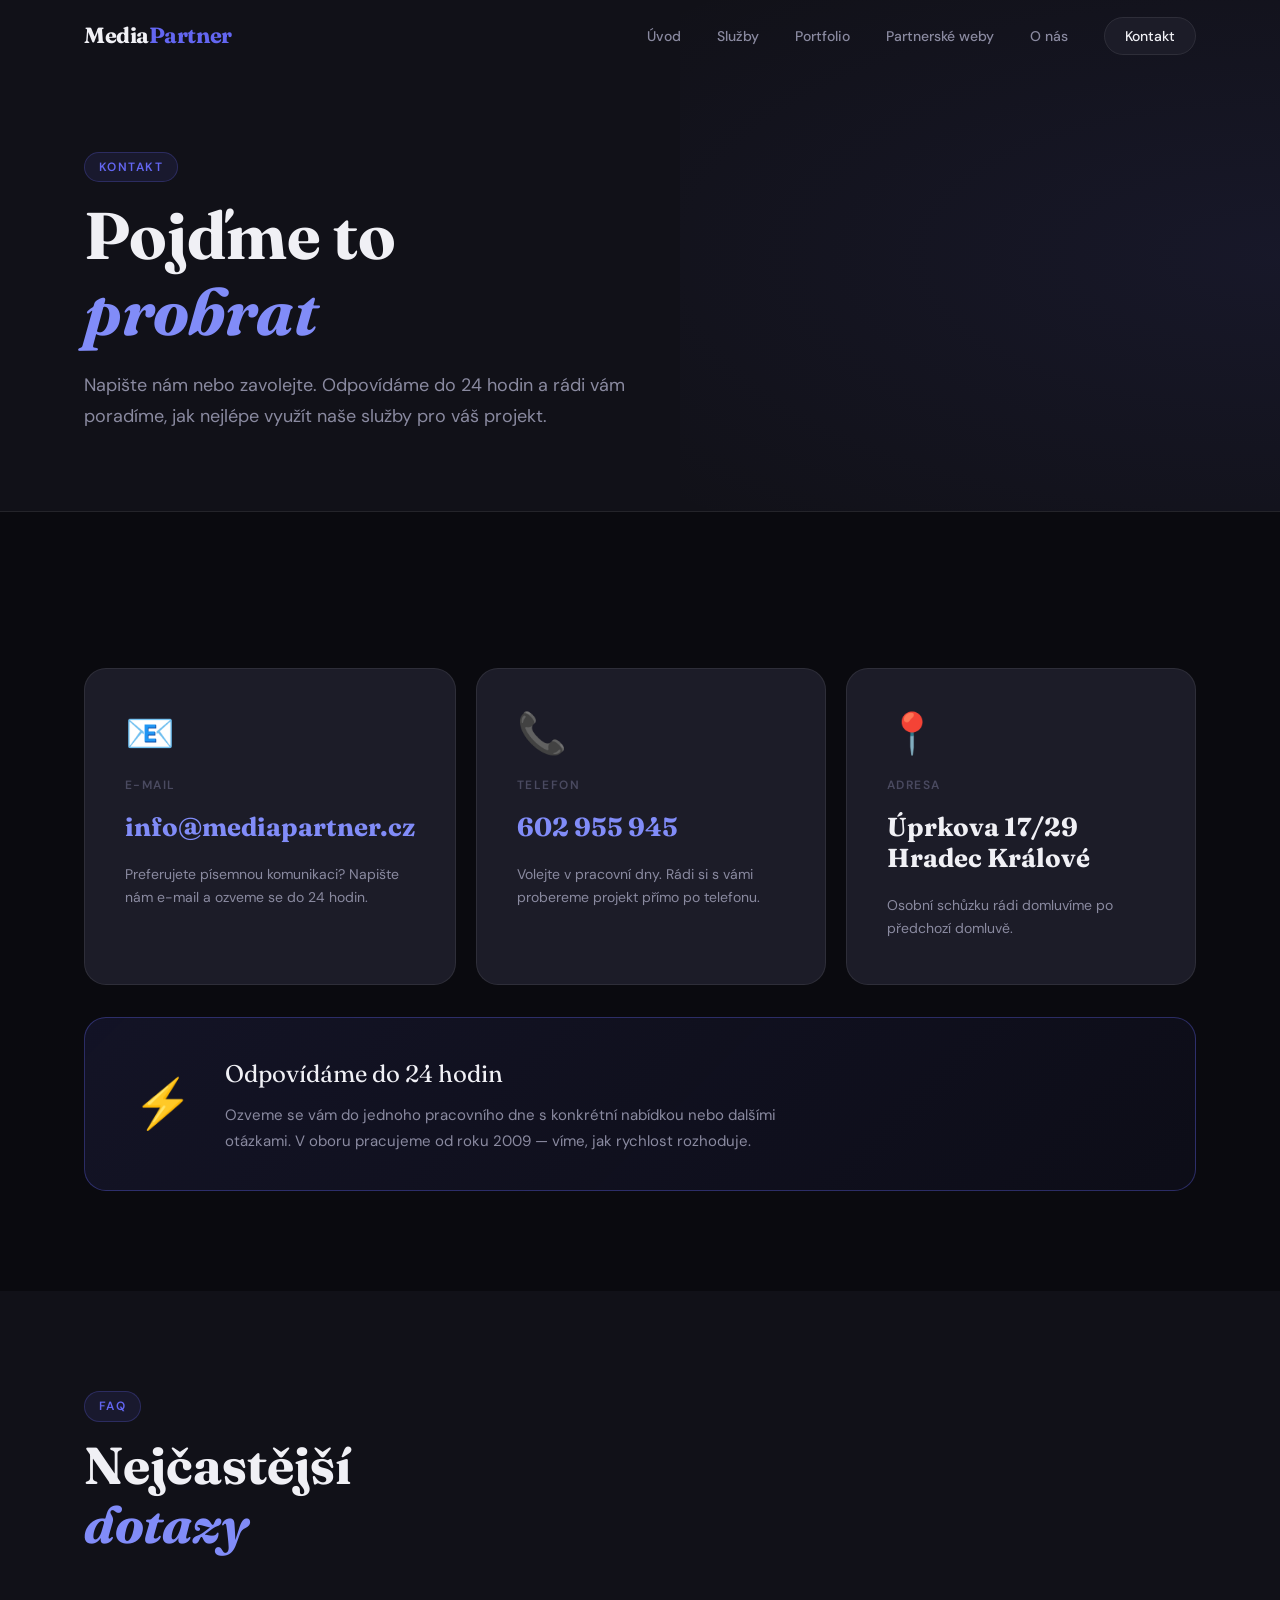
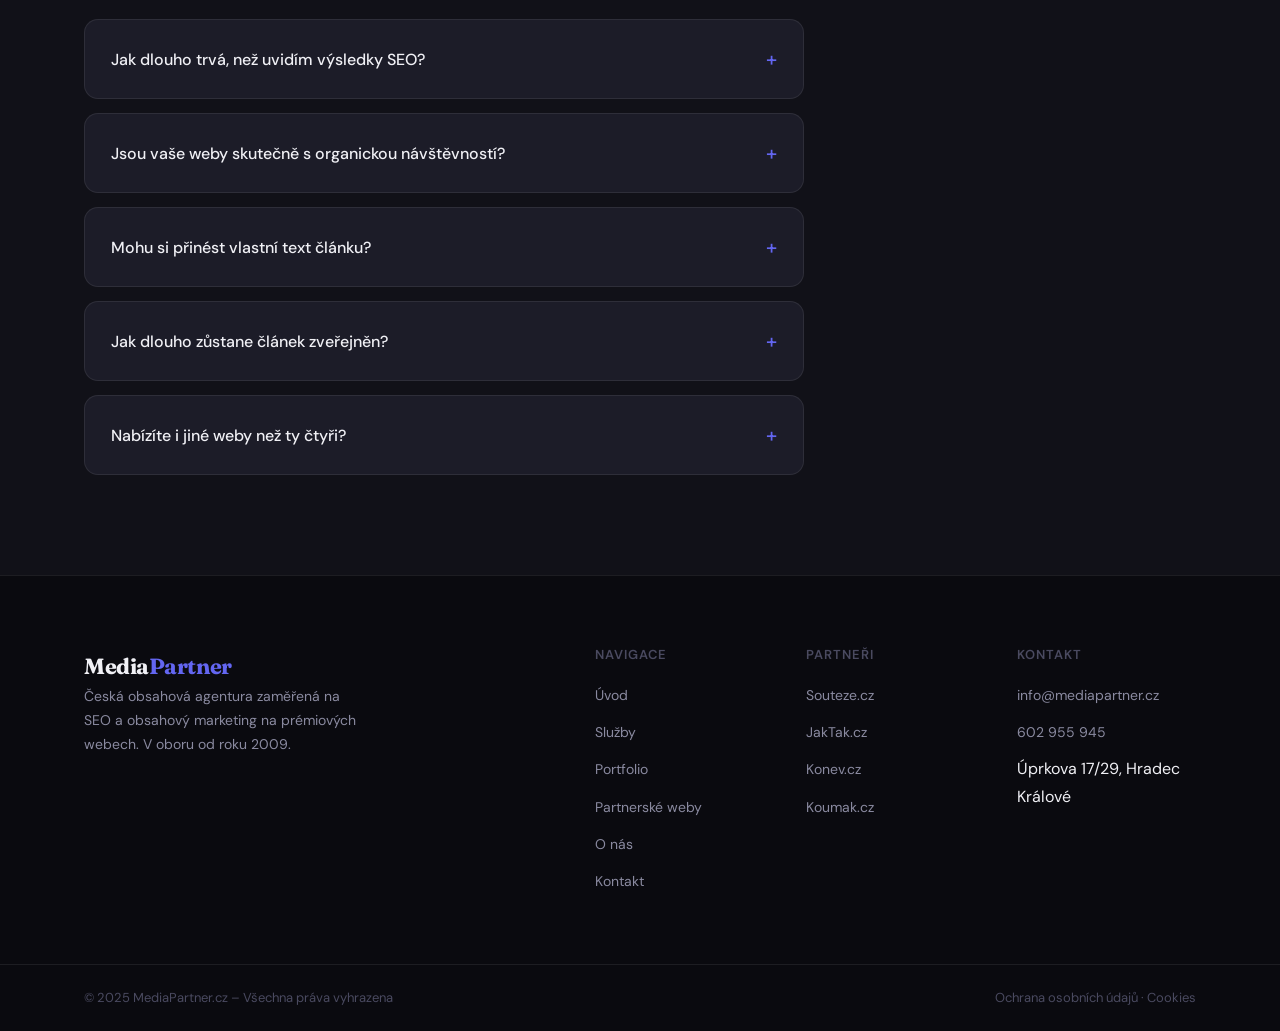
==== kontakt.html @ 3d5f9745 "Initial commit - MediaPartner website" ====
<!DOCTYPE html>
<html lang="cs">
<head>
  <meta charset="UTF-8" />
  <meta name="viewport" content="width=device-width, initial-scale=1.0" />
  <title>Kontakt – Media Partner</title>
  <meta name="description" content="Kontaktujte nás pro nezávaznou konzultaci SEO nebo publikace článků. Odpovídáme do 24 hodin." />
  <link rel="preconnect" href="https://fonts.googleapis.com" />
  <link rel="preconnect" href="https://fonts.gstatic.com" crossorigin />
  <link href="https://fonts.googleapis.com/css2?family=Fraunces:ital,opsz,wght@0,9..144,300;0,9..144,700;0,9..144,900;1,9..144,400&family=DM+Sans:wght@300;400;500;600&display=swap" rel="stylesheet" />
  <link rel="stylesheet" href="style.css" />
  <style>
    .contact-big-grid {
      display: grid;
      grid-template-columns: repeat(3, 1fr);
      gap: 20px;
      margin-top: 56px;
    }
    .contact-big-card {
      background: var(--surface);
      border: 1px solid var(--border);
      border-radius: var(--radius-lg);
      padding: 44px 40px;
      display: flex;
      flex-direction: column;
      gap: 16px;
      transition: border-color 0.25s, transform 0.25s;
    }
    .contact-big-card:hover {
      border-color: var(--border-accent);
      transform: translateY(-4px);
    }
    .contact-big-icon {
      font-size: 40px;
      line-height: 1;
      margin-bottom: 6px;
    }
    .contact-big-label {
      font-size: 12px;
      font-weight: 600;
      letter-spacing: 0.12em;
      text-transform: uppercase;
      color: var(--text-faint);
    }
    .contact-big-value {
      font-family: var(--font-display);
      font-size: 26px;
      font-weight: 700;
      color: var(--text);
      line-height: 1.2;
    }
    .contact-big-value a {
      color: var(--accent-2);
      transition: color 0.2s;
    }
    .contact-big-value a:hover { color: var(--text); }
    .contact-big-desc {
      font-size: 14px;
      color: var(--text-muted);
      line-height: 1.65;
      margin-top: 4px;
    }

    @media (max-width: 900px) {
      .contact-big-grid { grid-template-columns: 1fr 1fr; }
    }
    @media (max-width: 560px) {
      .contact-big-grid { grid-template-columns: 1fr; }
    }
  </style>
</head>
<body>

  <nav class="nav scrolled" id="nav">
    <div class="nav-inner">
      <a href="index.html" class="logo">Media<span>Partner</span></a>
      <button class="burger" id="burger" aria-label="Menu">
        <span></span><span></span><span></span>
      </button>
      <ul class="nav-links" id="navLinks">
        <li><a href="index.html">Úvod</a></li>
        <li><a href="sluzby.html">Služby</a></li>
        <li><a href="portfolio.html">Portfolio</a></li>
        <li><a href="partneri.html">Partnerské weby</a></li>
        <li><a href="o-nas.html">O nás</a></li>
        <li><a href="kontakt.html" class="active nav-cta">Kontakt</a></li>
      </ul>
    </div>
  </nav>

  <section class="page-hero">
    <div class="container">
      <div class="tag">Kontakt</div>
      <h1>Pojďme to<br /><em>probrat</em></h1>
      <p>Napište nám nebo zavolejte. Odpovídáme do 24 hodin a rádi vám poradíme, jak nejlépe využít naše služby pro váš projekt.</p>
    </div>
  </section>

  <section class="contact-section" style="background: var(--bg);">
    <div class="container">

      <div class="contact-big-grid">

        <div class="contact-big-card">
          <div class="contact-big-icon">📧</div>
          <div class="contact-big-label">E-mail</div>
          <div class="contact-big-value">
            <a href="mailto:info@mediapartner.cz">info@mediapartner.cz</a>
          </div>
          <p class="contact-big-desc">Preferujete písemnou komunikaci? Napište nám e-mail a ozveme se do 24 hodin.</p>
        </div>

        <div class="contact-big-card">
          <div class="contact-big-icon">📞</div>
          <div class="contact-big-label">Telefon</div>
          <div class="contact-big-value">
            <a href="tel:+420602955945">602 955 945</a>
          </div>
          <p class="contact-big-desc">Volejte v pracovní dny. Rádi si s vámi probereme projekt přímo po telefonu.</p>
        </div>

        <div class="contact-big-card">
          <div class="contact-big-icon">📍</div>
          <div class="contact-big-label">Adresa</div>
          <div class="contact-big-value">Úprkova 17/29<br />Hradec Králové</div>
          <p class="contact-big-desc">Osobní schůzku rádi domluvíme po předchozí domluvě.</p>
        </div>

      </div>

      <!-- Odpovídáme banner -->
      <div style="margin-top: 32px; padding: 36px 48px; background: linear-gradient(135deg, rgba(99,102,241,0.1), rgba(99,102,241,0.04)); border: 1px solid var(--border-accent); border-radius: var(--radius-lg); display: flex; align-items: center; gap: 32px; flex-wrap: wrap;">
        <div style="font-size: 48px;">⚡</div>
        <div>
          <div style="font-family: var(--font-display); font-size: 24px; margin-bottom: 8px;">Odpovídáme do 24 hodin</div>
          <p style="color: var(--text-muted); font-size: 15px; max-width: 600px; line-height: 1.7;">Ozveme se vám do jednoho pracovního dne s konkrétní nabídkou nebo dalšími otázkami. V oboru pracujeme od roku 2009 — víme, jak rychlost rozhoduje.</p>
        </div>
      </div>

    </div>
  </section>

  <!-- FAQ -->
  <section style="padding: 100px 0; background: var(--bg-2);">
    <div class="container">
      <div class="section-header">
        <div class="tag">FAQ</div>
        <h2>Nejčastější<br /><em>dotazy</em></h2>
      </div>
      <div style="max-width: 720px; display: flex; flex-direction: column; gap: 14px;">
        <details style="background: var(--surface); border: 1px solid var(--border); border-radius: var(--radius); overflow: hidden;">
          <summary style="padding: 22px 26px; font-size: 16px; font-weight: 500; cursor: pointer; list-style: none; display: flex; justify-content: space-between; align-items: center;">
            Jak dlouho trvá, než uvidím výsledky SEO?
            <span style="color: var(--accent); font-size: 20px;">+</span>
          </summary>
          <div style="padding: 0 26px 22px; color: var(--text-muted); font-size: 15px; line-height: 1.75;">
            SEO je dlouhodobá investice. První výsledky (zlepšení pozic, nárůst trafficu) obvykle vidíme po 3–6 měsících. Výrazné výsledky se dostavují po 6–12 měsících pravidelné práce. Přesný timing závisí na konkurenčnosti oboru a výchozím stavu webu.
          </div>
        </details>
        <details style="background: var(--surface); border: 1px solid var(--border); border-radius: var(--radius); overflow: hidden;">
          <summary style="padding: 22px 26px; font-size: 16px; font-weight: 500; cursor: pointer; list-style: none; display: flex; justify-content: space-between; align-items: center;">
            Jsou vaše weby skutečně s organickou návštěvností?
            <span style="color: var(--accent); font-size: 20px;">+</span>
          </summary>
          <div style="padding: 0 26px 22px; color: var(--text-muted); font-size: 15px; line-height: 1.75;">
            Ano, 100%. Naše weby mají letitou historii, legitimní obsah a reálné čtenáře. Žádné PBN, žádné umělé návštěvy. Při poptávce vám rádi ukážeme aktuální data z Google Analytics a Search Console.
          </div>
        </details>
        <details style="background: var(--surface); border: 1px solid var(--border); border-radius: var(--radius); overflow: hidden;">
          <summary style="padding: 22px 26px; font-size: 16px; font-weight: 500; cursor: pointer; list-style: none; display: flex; justify-content: space-between; align-items: center;">
            Mohu si přinést vlastní text článku?
            <span style="color: var(--accent); font-size: 20px;">+</span>
          </summary>
          <div style="padding: 0 26px 22px; color: var(--text-muted); font-size: 15px; line-height: 1.75;">
            Samozřejmě. Přijímáme jak vaše texty (zkontrolujeme je a případně doporučíme úpravy pro lepší SEO výkon), tak zajišťujeme kompletní tvorbu obsahu na míru – od briefu po finální publikaci.
          </div>
        </details>
        <details style="background: var(--surface); border: 1px solid var(--border); border-radius: var(--radius); overflow: hidden;">
          <summary style="padding: 22px 26px; font-size: 16px; font-weight: 500; cursor: pointer; list-style: none; display: flex; justify-content: space-between; align-items: center;">
            Jak dlouho zůstane článek zveřejněn?
            <span style="color: var(--accent); font-size: 20px;">+</span>
          </summary>
          <div style="padding: 0 26px 22px; color: var(--text-muted); font-size: 15px; line-height: 1.75;">
            Trvale. Na rozdíl od placených odkazů v adresářích nebo dočasných sponzorovaných příspěvků, naše publikace jsou permanentní a bez dalšího poplatku za udržování.
          </div>
        </details>
        <details style="background: var(--surface); border: 1px solid var(--border); border-radius: var(--radius); overflow: hidden;">
          <summary style="padding: 22px 26px; font-size: 16px; font-weight: 500; cursor: pointer; list-style: none; display: flex; justify-content: space-between; align-items: center;">
            Nabízíte i jiné weby než ty čtyři?
            <span style="color: var(--accent); font-size: 20px;">+</span>
          </summary>
          <div style="padding: 0 26px 22px; color: var(--text-muted); font-size: 15px; line-height: 1.75;">
            Ano! Tyto čtyři weby jsou naše vlastní. Máme ale přístup k širší síti partnerů. Pokud vaše téma vyžaduje specifické zaměření, kontaktujte nás a najdeme ideální platformu.
          </div>
        </details>
      </div>
    </div>
  </section>

  <footer class="footer">
    <div class="container footer-inner">
      <div class="footer-brand">
        <a href="index.html" class="logo">Media<span>Partner</span></a>
        <p>Česká obsahová agentura zaměřená na SEO a obsahový marketing na prémiových webech. V oboru od roku 2009.</p>
      </div>
      <div class="footer-links">
        <div class="footer-col">
          <h4>Navigace</h4>
          <ul>
            <li><a href="index.html">Úvod</a></li>
            <li><a href="sluzby.html">Služby</a></li>
            <li><a href="portfolio.html">Portfolio</a></li>
            <li><a href="partneri.html">Partnerské weby</a></li>
            <li><a href="o-nas.html">O nás</a></li>
            <li><a href="kontakt.html">Kontakt</a></li>
          </ul>
        </div>
        <div class="footer-col">
          <h4>Partneři</h4>
          <ul>
            <li><a href="partneri.html#souteze">Souteze.cz</a></li>
            <li><a href="partneri.html#jaktak">JakTak.cz</a></li>
            <li><a href="partneri.html#konev">Konev.cz</a></li>
            <li><a href="partneri.html#koumak">Koumak.cz</a></li>
          </ul>
        </div>
        <div class="footer-col">
          <h4>Kontakt</h4>
          <ul>
            <li><a href="mailto:info@mediapartner.cz">info@mediapartner.cz</a></li>
            <li><a href="tel:+420602955945">602 955 945</a></li>
            <li>Úprkova 17/29, Hradec Králové</li>
          </ul>
        </div>
      </div>
    </div>
    <div class="footer-bottom">
      <div class="container">
        <span>© 2025 MediaPartner.cz – Všechna práva vyhrazena</span>
        <span><a href="#">Ochrana osobních údajů</a> · <a href="#">Cookies</a></span>
      </div>
    </div>
  </footer>

  <script src="main.js"></script>
</body>
</html>
---- style.css ----
/* =============================================
   MEDIA PARTNER – Global Styles
   Dark editorial, luxury agency aesthetic
   ============================================= */

:root {
  --bg: #0a0a0f;
  --bg-2: #111118;
  --bg-3: #16161f;
  --surface: #1c1c28;
  --surface-2: #232334;
  --border: rgba(255,255,255,0.08);
  --border-accent: rgba(99,102,241,0.35);

  --text: #f0f0f5;
  --text-muted: #8a8aa0;
  --text-faint: #4a4a60;

  --accent: #6366f1;
  --accent-2: #818cf8;
  --accent-glow: rgba(99,102,241,0.25);
  --gold: #f59e0b;
  --gold-light: #fcd34d;

  --radius: 14px;
  --radius-sm: 8px;
  --radius-lg: 22px;

  --font-display: 'Fraunces', Georgia, serif;
  --font-body: 'DM Sans', sans-serif;

  --max-w: 1160px;
  --nav-h: 72px;
}

*, *::before, *::after { box-sizing: border-box; margin: 0; padding: 0; }

html { scroll-behavior: smooth; }

body {
  background: var(--bg);
  color: var(--text);
  font-family: var(--font-body);
  font-size: 16px;
  line-height: 1.7;
  overflow-x: hidden;
  -webkit-font-smoothing: antialiased;
}

a { color: inherit; text-decoration: none; }

img { display: block; max-width: 100%; }

.container {
  max-width: var(--max-w);
  margin: 0 auto;
  padding: 0 24px;
}

/* ── TYPOGRAPHY ── */
h1, h2, h3, h4 { font-family: var(--font-display); font-weight: 700; line-height: 1.15; }
em { font-style: italic; color: var(--accent-2); }

/* ── BUTTONS ── */
.btn {
  display: inline-flex;
  align-items: center;
  gap: 8px;
  padding: 14px 28px;
  border-radius: 50px;
  font-family: var(--font-body);
  font-size: 15px;
  font-weight: 500;
  letter-spacing: 0.01em;
  cursor: pointer;
  transition: all 0.25s;
  border: none;
  text-decoration: none;
}

.btn-primary {
  background: var(--accent);
  color: #fff;
  box-shadow: 0 0 30px var(--accent-glow);
}
.btn-primary:hover {
  background: var(--accent-2);
  transform: translateY(-2px);
  box-shadow: 0 4px 40px var(--accent-glow);
}

.btn-ghost {
  background: transparent;
  color: var(--text-muted);
  border: 1px solid var(--border);
}
.btn-ghost:hover { border-color: var(--accent); color: var(--accent-2); }

.btn-ghost-light {
  background: transparent;
  color: rgba(255,255,255,0.7);
  border: 1px solid rgba(255,255,255,0.2);
}
.btn-ghost-light:hover { border-color: rgba(255,255,255,0.5); color: #fff; }

.btn-outline {
  background: transparent;
  color: var(--accent-2);
  border: 1px solid var(--border-accent);
}
.btn-outline:hover { background: var(--accent-glow); }

.btn-lg { padding: 18px 38px; font-size: 16px; }

/* ── NAV ── */
.nav {
  position: fixed;
  top: 0; left: 0; right: 0;
  z-index: 100;
  height: var(--nav-h);
  transition: background 0.3s, backdrop-filter 0.3s, border-color 0.3s;
  border-bottom: 1px solid transparent;
}
.nav.scrolled {
  background: rgba(10,10,15,0.85);
  backdrop-filter: blur(20px);
  border-bottom-color: var(--border);
}
.nav-inner {
  max-width: var(--max-w);
  margin: 0 auto;
  padding: 0 24px;
  height: 100%;
  display: flex;
  align-items: center;
  justify-content: space-between;
}
.logo {
  font-family: var(--font-display);
  font-size: 22px;
  font-weight: 700;
  color: var(--text);
  letter-spacing: -0.02em;
}
.logo span { color: var(--accent); }

.nav-links {
  display: flex;
  align-items: center;
  gap: 36px;
  list-style: none;
}
.nav-links a {
  font-size: 14px;
  font-weight: 500;
  color: var(--text-muted);
  transition: color 0.2s;
}
.nav-links a:hover, .nav-links a.active { color: var(--text); }

.nav-cta {
  background: var(--surface);
  color: var(--text) !important;
  padding: 9px 20px;
  border-radius: 50px;
  border: 1px solid var(--border);
  transition: border-color 0.2s, background 0.2s !important;
}
.nav-cta:hover { border-color: var(--accent) !important; background: var(--surface-2) !important; }

.burger {
  display: none;
  flex-direction: column;
  gap: 5px;
  background: none;
  border: none;
  cursor: pointer;
  padding: 4px;
}
.burger span {
  display: block;
  width: 24px;
  height: 2px;
  background: var(--text);
  border-radius: 2px;
  transition: all 0.3s;
}

/* ── HERO ── */
.hero {
  min-height: 100vh;
  display: flex;
  align-items: center;
  position: relative;
  overflow: hidden;
  padding-top: var(--nav-h);
}
.hero-bg {
  position: absolute;
  inset: 0;
  pointer-events: none;
}
.hero-orb {
  position: absolute;
  border-radius: 50%;
  filter: blur(100px);
  opacity: 0.18;
}
.orb-1 {
  width: 700px; height: 700px;
  background: var(--accent);
  top: -200px; right: -200px;
}
.orb-2 {
  width: 500px; height: 500px;
  background: var(--gold);
  bottom: -200px; left: -100px;
}
.hero-grid {
  position: absolute;
  inset: 0;
  background-image:
    linear-gradient(var(--border) 1px, transparent 1px),
    linear-gradient(90deg, var(--border) 1px, transparent 1px);
  background-size: 60px 60px;
  mask-image: radial-gradient(ellipse 80% 80% at 50% 50%, black 30%, transparent 100%);
}

.hero-content {
  position: relative;
  z-index: 2;
  padding-top: 60px;
  padding-bottom: 80px;
  max-width: 780px;
}
.hero-badge {
  display: inline-flex;
  align-items: center;
  gap: 8px;
  background: var(--surface);
  border: 1px solid var(--border);
  border-radius: 50px;
  padding: 6px 16px;
  font-size: 13px;
  color: var(--text-muted);
  margin-bottom: 28px;
  animation: fadeUp 0.8s ease both;
}
.hero-title {
  font-size: clamp(46px, 7vw, 88px);
  font-weight: 900;
  line-height: 1.08;
  margin-bottom: 24px;
  animation: fadeUp 0.8s 0.1s ease both;
}
.hero-sub {
  font-size: 18px;
  color: var(--text-muted);
  max-width: 560px;
  margin-bottom: 40px;
  line-height: 1.7;
  animation: fadeUp 0.8s 0.2s ease both;
}
.hero-actions {
  display: flex;
  gap: 14px;
  flex-wrap: wrap;
  margin-bottom: 64px;
  animation: fadeUp 0.8s 0.3s ease both;
}
.hero-stats {
  display: flex;
  align-items: center;
  gap: 32px;
  animation: fadeUp 0.8s 0.4s ease both;
}
.stat { text-align: left; }
.stat-num {
  display: block;
  font-family: var(--font-display);
  font-size: 36px;
  font-weight: 700;
  color: var(--text);
  line-height: 1;
}
.stat-label {
  font-size: 13px;
  color: var(--text-muted);
  margin-top: 4px;
}
.stat-divider {
  width: 1px;
  height: 40px;
  background: var(--border);
}

.hero-scroll {
  position: absolute;
  bottom: 36px;
  right: 40px;
  display: flex;
  flex-direction: column;
  align-items: center;
  gap: 12px;
  color: var(--text-faint);
  font-size: 11px;
  letter-spacing: 0.12em;
  text-transform: uppercase;
}
.scroll-line {
  width: 1px;
  height: 50px;
  background: linear-gradient(to bottom, var(--text-faint), transparent);
  animation: scrollPulse 2s infinite;
}

/* ── SECTIONS ── */
.section { padding: 110px 0; }

.section-header {
  margin-bottom: 64px;
}
.section-header h2 {
  font-size: clamp(32px, 4.5vw, 52px);
  margin-top: 14px;
  max-width: 520px;
}
.section-desc {
  color: var(--text-muted);
  max-width: 540px;
  margin-top: 18px;
  font-size: 17px;
  line-height: 1.7;
}

.tag {
  display: inline-block;
  font-size: 12px;
  font-weight: 600;
  letter-spacing: 0.12em;
  text-transform: uppercase;
  color: var(--accent);
  background: rgba(99,102,241,0.1);
  border: 1px solid rgba(99,102,241,0.25);
  padding: 4px 14px;
  border-radius: 50px;
}

/* ── SERVICES GRID ── */
.services-overview { background: var(--bg-2); }
.services-grid {
  display: grid;
  grid-template-columns: 1fr 1fr;
  gap: 20px;
}
.service-card {
  background: var(--surface);
  border: 1px solid var(--border);
  border-radius: var(--radius-lg);
  padding: 44px;
  display: flex;
  flex-direction: column;
  transition: border-color 0.3s, transform 0.3s, box-shadow 0.3s;
  cursor: pointer;
  position: relative;
  overflow: hidden;
}
.service-card::before {
  content: '';
  position: absolute;
  inset: 0;
  background: radial-gradient(ellipse 80% 60% at 80% -10%, rgba(99,102,241,0.08), transparent);
  pointer-events: none;
}
.service-card:hover {
  border-color: var(--border-accent);
  transform: translateY(-4px);
  box-shadow: 0 20px 60px rgba(0,0,0,0.4);
}
.service-card--accent {
  background: linear-gradient(135deg, rgba(99,102,241,0.15) 0%, var(--surface) 60%);
  border-color: var(--border-accent);
}
.service-card--accent::before {
  background: radial-gradient(ellipse 80% 60% at 20% 100%, rgba(129,140,248,0.12), transparent);
}
.service-icon {
  width: 52px; height: 52px;
  background: rgba(99,102,241,0.12);
  border-radius: 14px;
  display: flex;
  align-items: center;
  justify-content: center;
  margin-bottom: 24px;
  color: var(--accent-2);
}
.service-icon svg { width: 28px; height: 28px; }
.service-label {
  font-size: 12px;
  font-weight: 600;
  letter-spacing: 0.1em;
  color: var(--text-faint);
  margin-bottom: 10px;
}
.service-card h3 {
  font-size: 28px;
  margin-bottom: 14px;
  font-family: var(--font-display);
}
.service-card p { color: var(--text-muted); line-height: 1.7; flex: 1; }
.service-arrow {
  margin-top: 32px;
  font-size: 24px;
  color: var(--accent);
  transition: transform 0.2s;
}
.service-card:hover .service-arrow { transform: translateX(6px); }

/* ── PARTNERS SECTION ── */
.partners-section { background: var(--bg); }
.partners-grid {
  display: grid;
  grid-template-columns: repeat(2, 1fr);
  gap: 16px;
  margin-bottom: 40px;
}
.partner-card {
  background: var(--bg-3);
  border: 1px solid var(--border);
  border-radius: var(--radius);
  padding: 32px;
  transition: border-color 0.25s, transform 0.25s;
  display: block;
}
.partner-card:hover {
  border-color: rgba(245,158,11,0.4);
  transform: translateY(-3px);
}
.partner-top {
  display: flex;
  align-items: center;
  justify-content: space-between;
  margin-bottom: 14px;
}
.partner-domain {
  font-family: var(--font-display);
  font-size: 22px;
  font-weight: 700;
  color: var(--gold-light);
}
.partner-badge {
  font-size: 11px;
  font-weight: 600;
  letter-spacing: 0.08em;
  background: rgba(245,158,11,0.12);
  color: var(--gold);
  border: 1px solid rgba(245,158,11,0.25);
  padding: 3px 10px;
  border-radius: 50px;
}
.partner-card p { color: var(--text-muted); font-size: 15px; margin-bottom: 18px; }
.partner-metrics {
  display: flex;
  gap: 12px;
  flex-wrap: wrap;
}
.partner-metrics span {
  font-size: 12px;
  color: var(--text-faint);
  background: var(--surface);
  padding: 4px 12px;
  border-radius: 50px;
}
.partners-cta { text-align: center; margin-top: 16px; }

/* ── HOW IT WORKS ── */
.how-section { background: var(--bg-2); }
.steps {
  display: flex;
  align-items: flex-start;
  gap: 0;
}
.step {
  flex: 1;
  display: flex;
  flex-direction: column;
  gap: 20px;
}
.step-connector {
  width: 60px;
  height: 2px;
  background: linear-gradient(to right, var(--border-accent), var(--border));
  margin-top: 32px;
  flex-shrink: 0;
}
.step-num {
  font-family: var(--font-display);
  font-size: 48px;
  font-weight: 900;
  color: var(--accent);
  opacity: 0.25;
  line-height: 1;
}
.step-body h3 {
  font-size: 20px;
  margin-bottom: 10px;
}
.step-body p { color: var(--text-muted); font-size: 15px; line-height: 1.7; }

/* ── CTA BANNER ── */
.cta-banner {
  background: linear-gradient(135deg, var(--accent) 0%, #4f46e5 50%, #312e81 100%);
  padding: 80px 0;
  position: relative;
  overflow: hidden;
}
.cta-banner::before {
  content: '';
  position: absolute;
  inset: 0;
  background: url("data:image/svg+xml,%3Csvg width='60' height='60' viewBox='0 0 60 60' xmlns='http://www.w3.org/2000/svg'%3E%3Cg fill='none' fill-rule='evenodd'%3E%3Cg fill='%23ffffff' fill-opacity='0.03'%3E%3Ccircle cx='30' cy='30' r='2'/%3E%3C/g%3E%3C/g%3E%3C/svg%3E");
}
.cta-inner {
  position: relative;
  display: flex;
  align-items: center;
  justify-content: space-between;
  gap: 40px;
  flex-wrap: wrap;
}
.cta-text h2 { font-size: 42px; color: #fff; }
.cta-text p { color: rgba(255,255,255,0.75); margin-top: 10px; font-size: 17px; }
.cta-actions { display: flex; gap: 14px; flex-wrap: wrap; align-items: center; }
.cta-actions .btn-primary {
  background: #fff;
  color: var(--accent);
  box-shadow: 0 4px 30px rgba(0,0,0,0.25);
}
.cta-actions .btn-primary:hover { background: #f0f0ff; transform: translateY(-2px); }

/* ── FOOTER ── */
.footer {
  background: var(--bg);
  border-top: 1px solid var(--border);
  padding-top: 72px;
}
.footer-inner {
  display: grid;
  grid-template-columns: 1.5fr 2fr;
  gap: 60px;
  padding-bottom: 60px;
}
.footer-brand .logo { margin-bottom: 16px; }
.footer-brand p { color: var(--text-muted); font-size: 14px; max-width: 280px; line-height: 1.7; }
.footer-links {
  display: grid;
  grid-template-columns: repeat(3, 1fr);
  gap: 32px;
}
.footer-col h4 {
  font-size: 13px;
  font-weight: 600;
  letter-spacing: 0.08em;
  text-transform: uppercase;
  color: var(--text-faint);
  margin-bottom: 18px;
  font-family: var(--font-body);
}
.footer-col ul { list-style: none; }
.footer-col li { margin-bottom: 10px; }
.footer-col a { color: var(--text-muted); font-size: 14px; transition: color 0.2s; }
.footer-col a:hover { color: var(--text); }
.footer-bottom {
  border-top: 1px solid var(--border);
  padding: 22px 0;
}
.footer-bottom .container {
  display: flex;
  justify-content: space-between;
  align-items: center;
  font-size: 13px;
  color: var(--text-faint);
  flex-wrap: wrap;
  gap: 10px;
}
.footer-bottom a { color: var(--text-faint); transition: color 0.2s; }
.footer-bottom a:hover { color: var(--text-muted); }

/* ── PAGE HERO (inner pages) ── */
.page-hero {
  padding: calc(var(--nav-h) + 80px) 0 80px;
  background: var(--bg-2);
  border-bottom: 1px solid var(--border);
  position: relative;
  overflow: hidden;
}
.page-hero::before {
  content: '';
  position: absolute;
  top: 0; right: 0;
  width: 600px; height: 100%;
  background: radial-gradient(ellipse at 100% 50%, rgba(99,102,241,0.08), transparent);
  pointer-events: none;
}
.page-hero .tag { margin-bottom: 16px; }
.page-hero h1 { font-size: clamp(38px, 5.5vw, 66px); margin-bottom: 20px; }
.page-hero p { color: var(--text-muted); font-size: 18px; max-width: 560px; line-height: 1.7; }

/* ── SERVICES PAGE ── */
.service-full {
  padding: 100px 0;
  border-bottom: 1px solid var(--border);
}
.service-full:last-child { border-bottom: none; }
.service-full-inner {
  display: grid;
  grid-template-columns: 1fr 1fr;
  gap: 80px;
  align-items: center;
}
.service-full-inner.reverse { direction: rtl; }
.service-full-inner.reverse > * { direction: ltr; }
.service-full-text .tag { margin-bottom: 16px; }
.service-full-text h2 { font-size: clamp(30px, 4vw, 44px); margin-bottom: 18px; }
.service-full-text p { color: var(--text-muted); margin-bottom: 16px; line-height: 1.75; }
.service-full-text .btn { margin-top: 14px; }
.features-list { list-style: none; margin: 24px 0; }
.features-list li {
  display: flex;
  align-items: flex-start;
  gap: 12px;
  padding: 10px 0;
  border-bottom: 1px solid var(--border);
  color: var(--text-muted);
  font-size: 15px;
}
.features-list li:last-child { border-bottom: none; }
.features-list li::before {
  content: '✦';
  color: var(--accent);
  flex-shrink: 0;
  margin-top: 2px;
}
.service-visual {
  background: var(--surface);
  border: 1px solid var(--border);
  border-radius: var(--radius-lg);
  padding: 48px;
  display: flex;
  flex-direction: column;
  gap: 16px;
}
.service-visual-item {
  background: var(--bg-2);
  border: 1px solid var(--border);
  border-radius: var(--radius-sm);
  padding: 18px 22px;
  display: flex;
  align-items: center;
  justify-content: space-between;
}
.svi-label { font-size: 14px; color: var(--text-muted); }
.svi-value { font-family: var(--font-display); font-size: 22px; color: var(--accent-2); font-weight: 700; }
.svi-bar { height: 4px; background: var(--border); border-radius: 2px; margin-top: 8px; overflow: hidden; }
.svi-bar-fill { height: 100%; background: linear-gradient(to right, var(--accent), var(--accent-2)); border-radius: 2px; }

/* ── PRICING ── */
.pricing-section { background: var(--bg-3); padding: 100px 0; }
.pricing-grid {
  display: grid;
  grid-template-columns: repeat(3, 1fr);
  gap: 20px;
  margin-top: 64px;
}
.price-card {
  background: var(--surface);
  border: 1px solid var(--border);
  border-radius: var(--radius-lg);
  padding: 40px 36px;
  position: relative;
  transition: transform 0.3s, box-shadow 0.3s;
}
.price-card:hover { transform: translateY(-6px); box-shadow: 0 24px 60px rgba(0,0,0,0.4); }
.price-card--featured {
  border-color: var(--border-accent);
  background: linear-gradient(160deg, rgba(99,102,241,0.1), var(--surface));
}
.price-badge {
  position: absolute;
  top: -14px;
  left: 50%;
  transform: translateX(-50%);
  background: var(--accent);
  color: #fff;
  font-size: 12px;
  font-weight: 600;
  padding: 4px 16px;
  border-radius: 50px;
  white-space: nowrap;
}
.price-name { font-size: 14px; color: var(--text-muted); font-weight: 500; margin-bottom: 12px; text-transform: uppercase; letter-spacing: 0.08em; }
.price-amount { font-family: var(--font-display); font-size: 48px; font-weight: 900; color: var(--text); line-height: 1; }
.price-amount span { font-size: 20px; font-weight: 400; color: var(--text-muted); }
.price-desc { color: var(--text-muted); font-size: 14px; margin: 16px 0 24px; line-height: 1.6; }
.price-features { list-style: none; margin-bottom: 32px; }
.price-features li {
  padding: 9px 0;
  font-size: 14px;
  color: var(--text-muted);
  border-bottom: 1px solid var(--border);
  display: flex;
  align-items: center;
  gap: 10px;
}
.price-features li:last-child { border-bottom: none; }
.price-features li::before { content: '✓'; color: var(--accent); font-weight: 700; }
.price-card .btn { width: 100%; justify-content: center; }

/* ── PARTNERS PAGE ── */
.partner-full {
  padding: 80px 0;
  border-bottom: 1px solid var(--border);
}
.partner-full:last-child { border-bottom: none; }
.partner-full-inner {
  display: grid;
  grid-template-columns: 1fr 1.4fr;
  gap: 70px;
  align-items: start;
}
.partner-full-info .partner-domain { font-size: 42px; margin-bottom: 10px; }
.partner-full-info p { color: var(--text-muted); line-height: 1.75; margin-bottom: 16px; }
.partner-stats-grid {
  display: grid;
  grid-template-columns: repeat(2, 1fr);
  gap: 12px;
  margin: 28px 0;
}
.partner-stat {
  background: var(--surface);
  border: 1px solid var(--border);
  border-radius: var(--radius-sm);
  padding: 18px 20px;
}
.partner-stat-num { font-family: var(--font-display); font-size: 28px; font-weight: 700; color: var(--gold-light); }
.partner-stat-label { font-size: 12px; color: var(--text-muted); margin-top: 4px; }
.partner-topics { margin-top: 20px; }
.partner-topics h4 { font-size: 13px; color: var(--text-faint); text-transform: uppercase; letter-spacing: 0.1em; margin-bottom: 12px; font-family: var(--font-body); }
.topic-tags { display: flex; flex-wrap: wrap; gap: 8px; }
.topic-tag {
  font-size: 13px;
  background: var(--bg-3);
  border: 1px solid var(--border);
  color: var(--text-muted);
  padding: 5px 14px;
  border-radius: 50px;
}
.partner-offer {
  background: var(--surface);
  border: 1px solid var(--border);
  border-radius: var(--radius-lg);
  padding: 36px;
}
.partner-offer h3 { font-size: 22px; margin-bottom: 20px; }
.offer-items { display: flex; flex-direction: column; gap: 12px; }
.offer-item {
  background: var(--bg-2);
  border: 1px solid var(--border);
  border-radius: var(--radius-sm);
  padding: 18px 22px;
  display: flex;
  justify-content: space-between;
  align-items: center;
}
.offer-item-name { font-size: 15px; color: var(--text); }
.offer-item-price { font-family: var(--font-display); font-size: 18px; color: var(--accent-2); }

/* ── ABOUT PAGE ── */
.about-section { padding: 100px 0; }
.about-grid {
  display: grid;
  grid-template-columns: 1fr 1fr;
  gap: 80px;
  align-items: center;
}
.about-text h2 { font-size: clamp(30px, 4vw, 44px); margin-bottom: 20px; }
.about-text p { color: var(--text-muted); margin-bottom: 18px; line-height: 1.75; }
.values-section { background: var(--bg-2); padding: 100px 0; }
.values-grid { display: grid; grid-template-columns: repeat(3, 1fr); gap: 24px; margin-top: 60px; }
.value-card {
  background: var(--surface);
  border: 1px solid var(--border);
  border-radius: var(--radius);
  padding: 36px;
}
.value-icon { font-size: 36px; margin-bottom: 18px; }
.value-card h3 { font-size: 20px; margin-bottom: 12px; }
.value-card p { color: var(--text-muted); font-size: 15px; line-height: 1.7; }
.about-visual {
  background: var(--surface);
  border: 1px solid var(--border);
  border-radius: var(--radius-lg);
  padding: 48px;
  position: relative;
}
.about-visual-num {
  font-family: var(--font-display);
  font-size: 96px;
  font-weight: 900;
  color: var(--accent);
  opacity: 0.1;
  line-height: 1;
  margin-bottom: -20px;
}
.about-stat-row { margin-bottom: 28px; }
.about-stat-row h3 { font-size: 40px; color: var(--text); }
.about-stat-row span { font-size: 14px; color: var(--text-muted); }

/* ── CONTACT PAGE ── */
.contact-section { padding: 100px 0; }
.contact-grid {
  display: grid;
  grid-template-columns: 1fr 1.4fr;
  gap: 70px;
}
.contact-info h2 { font-size: 40px; margin-bottom: 20px; }
.contact-info p { color: var(--text-muted); margin-bottom: 32px; line-height: 1.75; }
.contact-items { display: flex; flex-direction: column; gap: 20px; }
.contact-item {
  display: flex;
  align-items: flex-start;
  gap: 16px;
  padding: 20px;
  background: var(--surface);
  border: 1px solid var(--border);
  border-radius: var(--radius);
}
.contact-item-icon {
  width: 44px; height: 44px;
  background: rgba(99,102,241,0.12);
  border-radius: 10px;
  display: flex;
  align-items: center;
  justify-content: center;
  font-size: 20px;
  flex-shrink: 0;
}
.contact-item-body h4 { font-size: 14px; font-weight: 600; margin-bottom: 4px; font-family: var(--font-body); }
.contact-item-body a, .contact-item-body p { font-size: 15px; color: var(--text-muted); }
.contact-form {
  background: var(--surface);
  border: 1px solid var(--border);
  border-radius: var(--radius-lg);
  padding: 44px;
}
.contact-form h3 { font-size: 28px; margin-bottom: 28px; }
.form-row { display: grid; grid-template-columns: 1fr 1fr; gap: 16px; }
.form-group { margin-bottom: 18px; }
.form-group label {
  display: block;
  font-size: 13px;
  font-weight: 500;
  color: var(--text-muted);
  margin-bottom: 8px;
  text-transform: uppercase;
  letter-spacing: 0.06em;
}
.form-group input,
.form-group textarea,
.form-group select {
  width: 100%;
  background: var(--bg);
  border: 1px solid var(--border);
  border-radius: var(--radius-sm);
  padding: 13px 16px;
  color: var(--text);
  font-family: var(--font-body);
  font-size: 15px;
  transition: border-color 0.2s;
  outline: none;
  appearance: none;
}
.form-group input:focus,
.form-group textarea:focus,
.form-group select:focus { border-color: var(--accent); }
.form-group textarea { resize: vertical; min-height: 120px; }
.form-submit { margin-top: 8px; }
.form-submit .btn { width: 100%; justify-content: center; }

/* ── ANIMATIONS ── */
@keyframes fadeUp {
  from { opacity: 0; transform: translateY(24px); }
  to   { opacity: 1; transform: translateY(0); }
}
@keyframes scrollPulse {
  0%, 100% { opacity: 0.4; }
  50% { opacity: 1; }
}

/* ── RESPONSIVE ── */
@media (max-width: 1024px) {
  .services-grid { grid-template-columns: 1fr; }
  .service-full-inner, .service-full-inner.reverse { grid-template-columns: 1fr; direction: ltr; gap: 48px; }
  .steps { flex-direction: column; gap: 32px; }
  .step-connector { width: 2px; height: 36px; background: linear-gradient(to bottom, var(--border-accent), var(--border)); }
  .pricing-grid { grid-template-columns: 1fr; max-width: 420px; }
  .about-grid, .contact-grid, .partner-full-inner { grid-template-columns: 1fr; gap: 48px; }
  .values-grid { grid-template-columns: 1fr 1fr; }
  .footer-inner { grid-template-columns: 1fr; gap: 40px; }
  .footer-links { grid-template-columns: repeat(3, 1fr); }
}

@media (max-width: 768px) {
  .nav-links { display: none; flex-direction: column; gap: 8px; position: fixed; top: var(--nav-h); left: 0; right: 0; background: var(--bg-2); border-bottom: 1px solid var(--border); padding: 24px; }
  .nav-links.open { display: flex; }
  .burger { display: flex; }
  .hero-stats { flex-direction: column; align-items: flex-start; gap: 20px; }
  .stat-divider { display: none; }
  .partners-grid { grid-template-columns: 1fr; }
  .cta-inner { flex-direction: column; }
  .footer-links { grid-template-columns: repeat(2, 1fr); }
  .form-row { grid-template-columns: 1fr; }
  .values-grid { grid-template-columns: 1fr; }
  .partner-stats-grid { grid-template-columns: repeat(2, 1fr); }
  .hero-actions { flex-direction: column; }
  .hero-actions .btn { width: 100%; justify-content: center; }
}
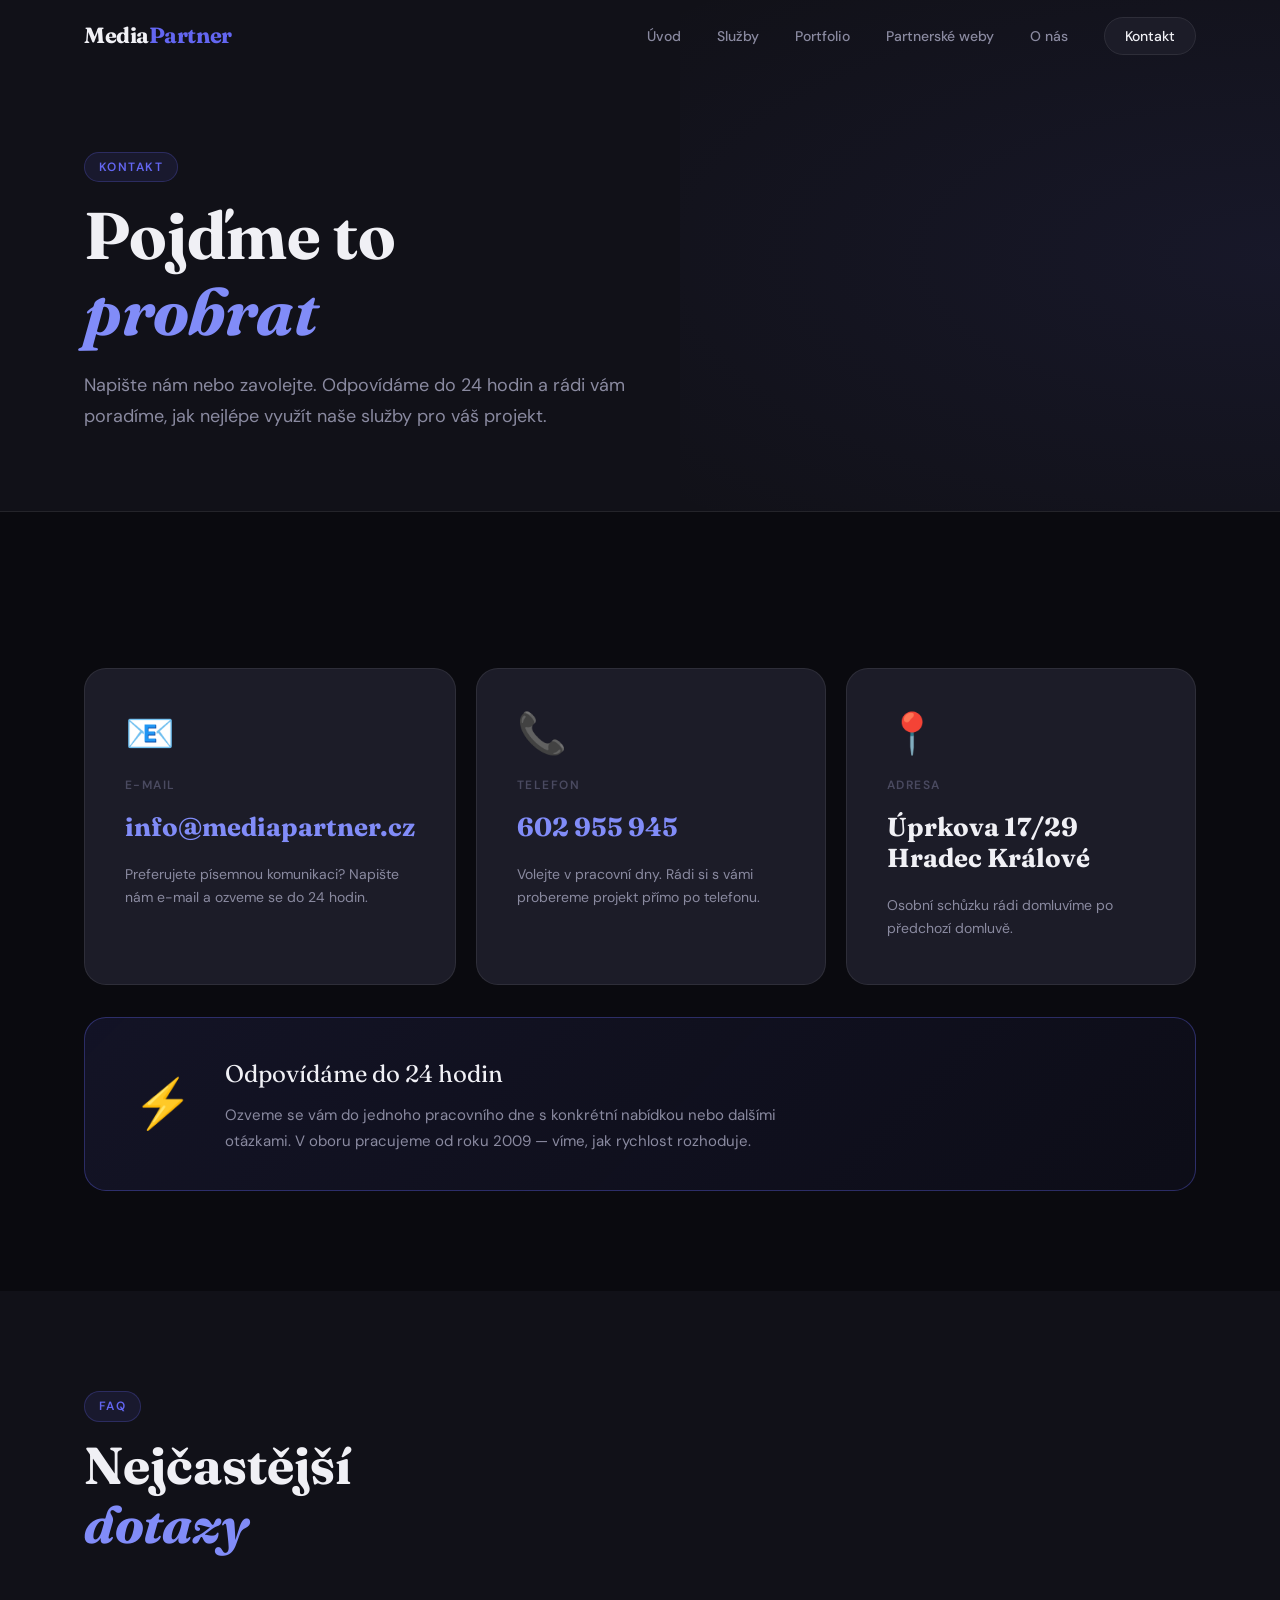
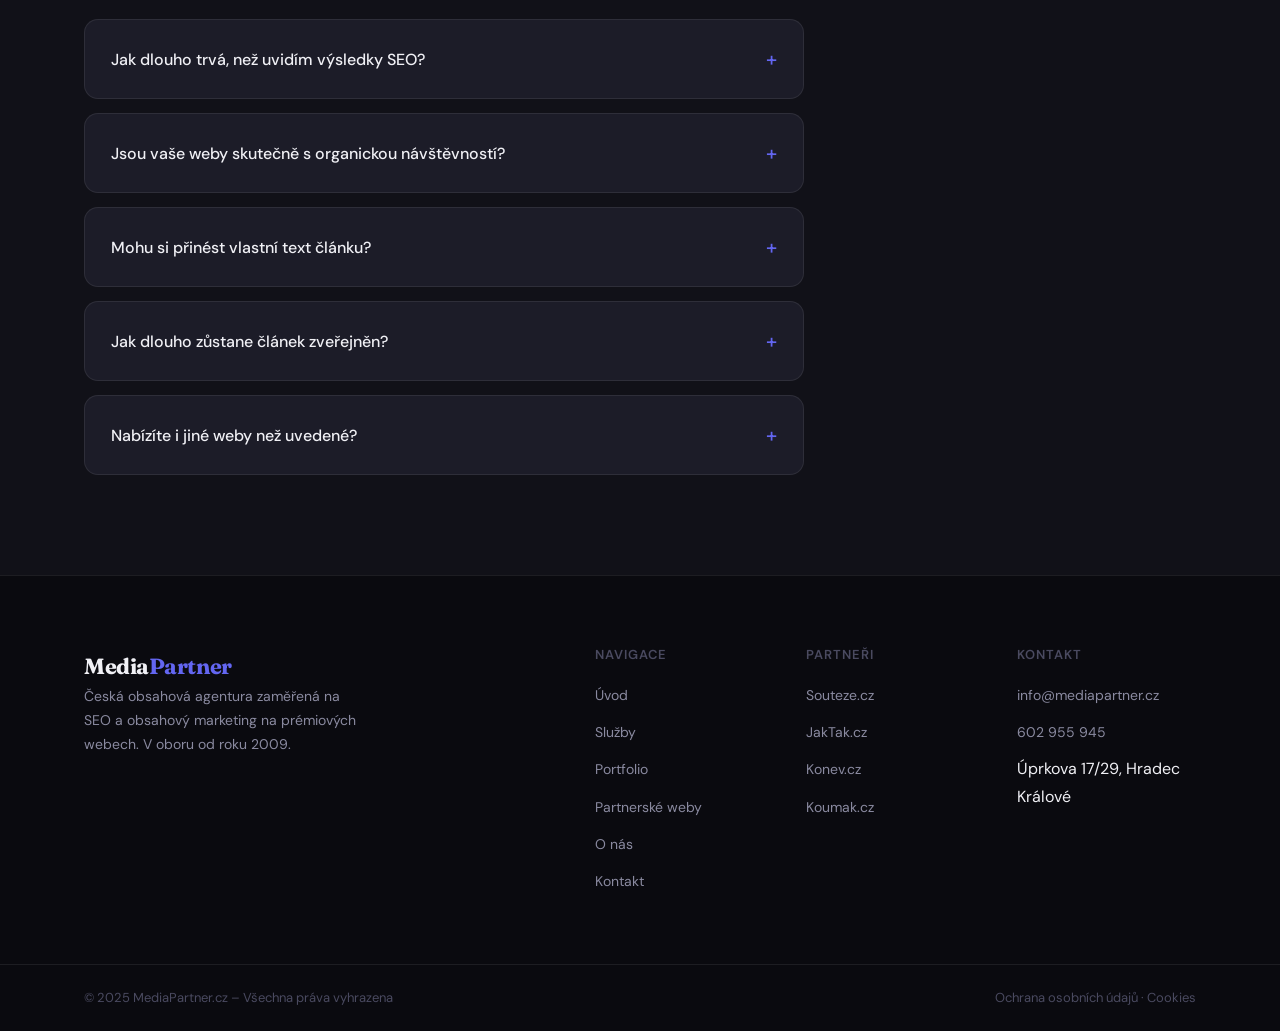
==== commit 3a063b31: "FAQ: aktualizace otázky o portfoliu + zmínka o zaslání kompletního přehledu" ====
--- a/kontakt.html
+++ b/kontakt.html
@@ -186,11 +186,11 @@
         </details>
         <details style="background: var(--surface); border: 1px solid var(--border); border-radius: var(--radius); overflow: hidden;">
           <summary style="padding: 22px 26px; font-size: 16px; font-weight: 500; cursor: pointer; list-style: none; display: flex; justify-content: space-between; align-items: center;">
-            Nabízíte i jiné weby než ty čtyři?
-            <span style="color: var(--accent); font-size: 20px;">+</span>
-          </summary>
-          <div style="padding: 0 26px 22px; color: var(--text-muted); font-size: 15px; line-height: 1.75;">
-            Ano! Tyto čtyři weby jsou naše vlastní. Máme ale přístup k širší síti partnerů. Pokud vaše téma vyžaduje specifické zaměření, kontaktujte nás a najdeme ideální platformu.
+            Nabízíte i jiné weby než uvedené?
+            <span style="color: var(--accent); font-size: 20px;">+</span>
+          </summary>
+          <div style="padding: 0 26px 22px; color: var(--text-muted); font-size: 15px; line-height: 1.75;">
+            Ano! Zobrazené weby jsou jen výběr z našeho portfolia čítajícího přes 100 domén. Pokud vaše téma vyžaduje specifické zaměření, kontaktujte nás a najdeme ideální platformu. <strong style="color: var(--text);">Na vyžádání zašleme kompletní přehled celého portfolia.</strong>
           </div>
         </details>
       </div>
